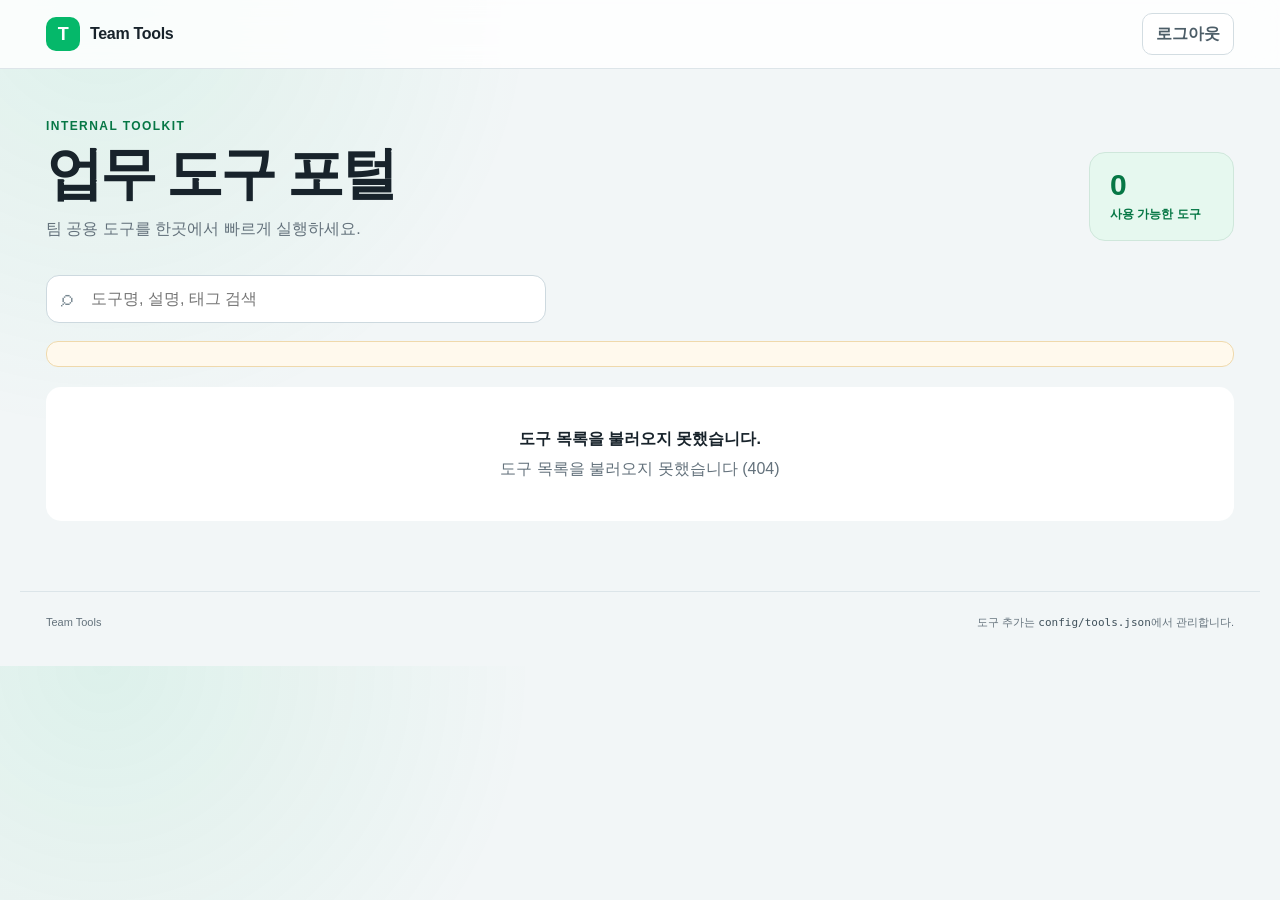
==== static/index.html @ 5c8f4844 "Create authenticated internal tools portal" ====
<!doctype html>
<html lang="ko">
<head>
  <meta charset="utf-8">
  <meta name="viewport" content="width=device-width, initial-scale=1">
  <meta name="color-scheme" content="light">
  <link rel="icon" href="/favicon.svg">
  <link rel="stylesheet" href="/static/styles.css">
  <title>업무 도구 포털</title>
</head>
<body>
  <header class="site-header">
    <div class="header-inner">
      <a class="brand" href="/" aria-label="업무 도구 포털 홈">
        <span class="brand-mark">T</span>
        <span>Team Tools</span>
      </a>
      <form method="post" action="/logout"><button class="logout-button" type="submit">로그아웃</button></form>
    </div>
  </header>

  <main>
    <section class="hero">
      <div class="hero-copy">
        <p class="eyebrow">INTERNAL TOOLKIT</p>
        <h1 id="portalTitle">업무 도구 포털</h1>
        <p id="portalSubtitle">팀 공용 도구를 한곳에서 빠르게 실행하세요.</p>
      </div>
      <div class="hero-count"><strong id="toolCount">0</strong><span>사용 가능한 도구</span></div>
    </section>

    <section class="toolbar" aria-label="도구 검색 및 필터">
      <label class="search-field">
        <span aria-hidden="true">⌕</span>
        <input id="searchInput" type="search" placeholder="도구명, 설명, 태그 검색" autocomplete="off">
      </label>
      <div class="category-filter" id="categoryFilter" role="group" aria-label="카테고리"></div>
    </section>

    <section class="notice" id="portalNotice" aria-label="이용 안내"></section>
    <section class="tool-grid" id="toolGrid" aria-live="polite"></section>
    <section class="empty-state" id="emptyState" hidden>
      <strong>검색 결과가 없습니다.</strong>
      <span>다른 검색어나 카테고리를 선택해 주세요.</span>
    </section>
  </main>

  <footer>
    <span>Team Tools</span>
    <span>도구 추가는 <code>config/tools.json</code>에서 관리합니다.</span>
  </footer>
  <script src="/static/app.js" defer></script>
</body>
</html>
---- static/styles.css ----
:root {
  --ink: #18232b;
  --muted: #64727c;
  --line: #dce5e9;
  --paper: #ffffff;
  --background: #f2f6f7;
  --brand: #05b86a;
  --brand-dark: #067745;
  --brand-soft: #e6f8ef;
  --public: #a65f00;
  --public-soft: #fff3dc;
  --shadow: 0 14px 40px rgba(34, 57, 70, .09);
}
* { box-sizing: border-box; }
body {
  margin: 0;
  min-width: 320px;
  background:
    radial-gradient(circle at 8% 0%, rgba(5,184,106,.09), transparent 27rem),
    var(--background);
  color: var(--ink);
  font-family: -apple-system, BlinkMacSystemFont, "Apple SD Gothic Neo", "Noto Sans KR", "Segoe UI", sans-serif;
  line-height: 1.5;
}
button, input { font: inherit; }
button, a { -webkit-tap-highlight-color: transparent; }
.site-header { border-bottom: 1px solid rgba(215,225,230,.85); background: rgba(255,255,255,.82); backdrop-filter: blur(14px); }
.header-inner { max-width: 1240px; min-height: 68px; margin: 0 auto; padding: 0 26px; display: flex; align-items: center; justify-content: space-between; gap: 16px; }
.brand, .login-brand { display: inline-flex; align-items: center; gap: 10px; color: var(--ink); font-weight: 900; text-decoration: none; letter-spacing: -.02em; }
.brand-mark { width: 34px; height: 34px; display: inline-grid; place-items: center; border-radius: 10px; background: var(--brand); color: white; font-size: 18px; }
.logout-button { min-height: 38px; padding: 8px 13px; border: 1px solid #d3dde2; border-radius: 10px; background: white; color: #4c5d67; font-weight: 750; cursor: pointer; }
.logout-button:hover { border-color: #acbbc3; color: var(--ink); }
main { max-width: 1240px; margin: 0 auto; padding: 48px 26px 70px; }
.hero { display: flex; align-items: flex-end; justify-content: space-between; gap: 32px; margin-bottom: 34px; }
.eyebrow { margin: 0 0 8px; color: var(--brand-dark); font-size: 12px; font-weight: 900; letter-spacing: .12em; }
.hero h1 { margin: 0; font-size: clamp(34px, 5vw, 57px); line-height: 1.06; letter-spacing: -.055em; }
.hero-copy > p:last-child { max-width: 680px; margin: 14px 0 0; color: var(--muted); font-size: 16px; }
.hero-count { min-width: 145px; padding: 17px 20px; border: 1px solid #cfe7db; border-radius: 16px; background: var(--brand-soft); color: var(--brand-dark); }
.hero-count strong { display: block; font-size: 30px; line-height: 1; }
.hero-count span { display: block; margin-top: 5px; font-size: 12px; font-weight: 750; }
.toolbar { display: flex; align-items: center; justify-content: space-between; gap: 14px; margin-bottom: 18px; }
.search-field { flex: 1 1 370px; max-width: 500px; position: relative; }
.search-field span { position: absolute; left: 15px; top: 50%; transform: translateY(-54%); color: #778790; font-size: 23px; }
.search-field input { width: 100%; min-height: 48px; padding: 10px 14px 10px 44px; border: 1px solid #cdd9df; border-radius: 13px; background: white; outline: none; }
.search-field input:focus { border-color: var(--brand); box-shadow: 0 0 0 4px rgba(5,184,106,.11); }
.category-filter { display: flex; flex-wrap: wrap; justify-content: flex-end; gap: 7px; }
.category-filter button { min-height: 38px; padding: 8px 13px; border: 1px solid #d2dce1; border-radius: 999px; background: white; color: #586872; font-size: 13px; font-weight: 800; cursor: pointer; }
.category-filter button.active { border-color: var(--brand); background: var(--brand-soft); color: var(--brand-dark); }
.notice { margin-bottom: 20px; padding: 12px 15px; border: 1px solid #efd9ac; border-radius: 12px; background: #fff9ed; color: #76531e; font-size: 12px; }
.tool-grid { display: grid; grid-template-columns: repeat(3, minmax(0, 1fr)); gap: 17px; }
.tool-card { min-height: 360px; display: flex; flex-direction: column; padding: 21px; border: 1px solid var(--line); border-radius: 18px; background: var(--paper); box-shadow: var(--shadow); }
.tool-card.featured { border-color: #c6e7d6; }
.tool-card-head { display: flex; align-items: flex-start; justify-content: space-between; gap: 12px; margin-bottom: 18px; }
.tool-icon { width: 48px; height: 48px; display: grid; place-items: center; border-radius: 14px; background: #f0f5f6; font-size: 25px; }
.access-badge { padding: 5px 8px; border-radius: 999px; font-size: 10px; font-weight: 900; }
.access-badge.public { background: var(--public-soft); color: var(--public); }
.access-badge.protected { background: var(--brand-soft); color: var(--brand-dark); }
.tool-category { margin: 0 0 6px; color: var(--brand-dark); font-size: 11px; font-weight: 900; }
.tool-card h2 { margin: 0; font-size: 21px; letter-spacing: -.035em; }
.tool-description { min-height: 66px; margin: 10px 0 14px; color: var(--muted); font-size: 13px; }
.tag-list { display: flex; flex-wrap: wrap; gap: 6px; }
.tag-list span { padding: 5px 8px; border-radius: 7px; background: #f1f5f6; color: #586872; font-size: 10px; font-weight: 800; }
.processing-note { margin-top: auto; padding-top: 18px; color: #72808a; font-size: 11px; }
.processing-note::before { content: "처리 방식 · "; font-weight: 900; }
.tool-actions { display: grid; grid-template-columns: 1fr auto; gap: 8px; margin-top: 12px; }
.tool-actions a { min-height: 43px; display: inline-flex; align-items: center; justify-content: center; border-radius: 10px; text-decoration: none; font-size: 13px; font-weight: 900; }
.open-tool { background: var(--brand); color: white; }
.open-tool:hover { background: var(--brand-dark); }
.source-link { min-width: 55px; border: 1px solid #d2dce1; color: #53636d; }
.source-link:hover { border-color: #aebdc5; color: var(--ink); }
.empty-state { padding: 70px 20px; border: 1px dashed #bdcad0; border-radius: 18px; text-align: center; color: var(--muted); }
.empty-state strong, .empty-state span { display: block; }
.empty-state strong { color: var(--ink); margin-bottom: 5px; }
.load-error { grid-column: 1 / -1; padding: 40px; border-radius: 15px; background: white; text-align: center; }
.load-error strong, .load-error span { display: block; }
.load-error span { margin-top: 6px; color: var(--muted); }
footer { max-width: 1240px; margin: 0 auto; padding: 22px 26px 34px; border-top: 1px solid var(--line); display: flex; justify-content: space-between; gap: 18px; color: var(--muted); font-size: 11px; }
footer code { color: #41525c; }
.login-page { min-height: 100vh; display: grid; place-items: center; padding: 24px; }
.login-shell { width: 100%; max-width: 430px; padding: 0; }
.login-card { padding: 34px; border: 1px solid var(--line); border-radius: 22px; background: white; box-shadow: 0 20px 60px rgba(30,52,65,.13); }
.login-brand { margin-bottom: 34px; }
.login-card h1 { margin: 0; font-size: 31px; letter-spacing: -.045em; }
.login-description { margin: 10px 0 22px; color: var(--muted); font-size: 14px; }
.login-error { margin-bottom: 14px; padding: 10px 12px; border-radius: 9px; background: #fff0f0; color: #b13232; font-size: 12px; font-weight: 750; }
.login-form { display: grid; gap: 14px; }
.login-form label { display: grid; gap: 6px; color: #52636d; font-size: 12px; font-weight: 800; }
.login-form input { width: 100%; min-height: 46px; padding: 10px 12px; border: 1px solid #cbd7dd; border-radius: 10px; outline: none; }
.login-form input:focus { border-color: var(--brand); box-shadow: 0 0 0 4px rgba(5,184,106,.1); }
.login-form button { min-height: 48px; margin-top: 4px; border: 0; border-radius: 11px; background: var(--brand); color: white; font-weight: 900; cursor: pointer; }
.login-form button:hover { background: var(--brand-dark); }
.login-security { margin: 17px 0 0; color: #7a8992; text-align: center; font-size: 10px; }
@media (max-width: 960px) {
  .tool-grid { grid-template-columns: repeat(2, minmax(0, 1fr)); }
  .toolbar { align-items: stretch; flex-direction: column; }
  .search-field { max-width: none; flex-basis: auto; }
  .category-filter { justify-content: flex-start; }
}
@media (max-width: 620px) {
  .header-inner { min-height: 62px; padding: 0 16px; }
  main { padding: 34px 16px 52px; }
  .hero { display: block; }
  .hero-count { display: inline-block; min-width: 130px; margin-top: 21px; }
  .hero h1 { font-size: 37px; }
  .tool-grid { grid-template-columns: 1fr; }
  .tool-card { min-height: 330px; }
  footer { padding: 20px 16px 30px; flex-direction: column; }
  .login-page { padding: 14px; }
  .login-card { padding: 27px 22px; }
}
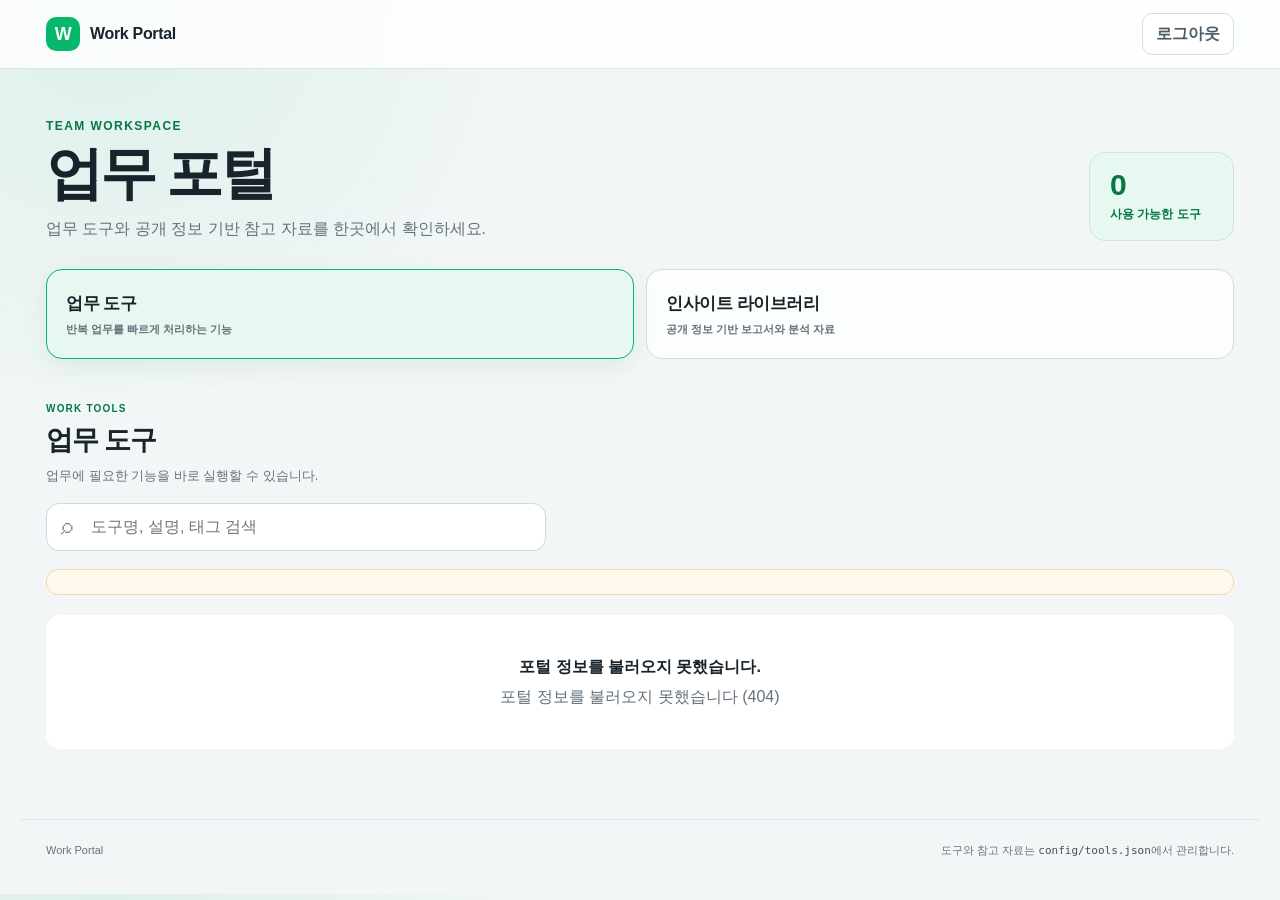
==== commit 554f1224: "Expand portal with insight library" ====
--- a/static/index.html
+++ b/static/index.html
@@ -6,14 +6,14 @@
   <meta name="color-scheme" content="light">
   <link rel="icon" href="/favicon.svg">
   <link rel="stylesheet" href="/static/styles.css">
-  <title>업무 도구 포털</title>
+  <title>업무 포털</title>
 </head>
-<body>
+<body data-tools-url="/api/tools">
   <header class="site-header">
     <div class="header-inner">
-      <a class="brand" href="/" aria-label="업무 도구 포털 홈">
-        <span class="brand-mark">T</span>
-        <span>Team Tools</span>
+      <a class="brand" href="/" aria-label="업무 포털 홈">
+        <span class="brand-mark">W</span>
+        <span>Work Portal</span>
       </a>
       <form method="post" action="/logout"><button class="logout-button" type="submit">로그아웃</button></form>
     </div>
@@ -22,14 +22,29 @@
   <main>
     <section class="hero">
       <div class="hero-copy">
-        <p class="eyebrow">INTERNAL TOOLKIT</p>
-        <h1 id="portalTitle">업무 도구 포털</h1>
-        <p id="portalSubtitle">팀 공용 도구를 한곳에서 빠르게 실행하세요.</p>
+        <p class="eyebrow">TEAM WORKSPACE</p>
+        <h1 id="portalTitle">업무 포털</h1>
+        <p id="portalSubtitle">업무 도구와 공개 정보 기반 참고 자료를 한곳에서 확인하세요.</p>
       </div>
-      <div class="hero-count"><strong id="toolCount">0</strong><span>사용 가능한 도구</span></div>
+      <div class="hero-count"><strong id="contentCount">0</strong><span id="contentCountLabel">사용 가능한 도구</span></div>
     </section>
 
-    <section class="toolbar" aria-label="도구 검색 및 필터">
+    <nav class="portal-nav" aria-label="업무 포털 메뉴">
+      <button class="portal-tab active" type="button" data-section="tools" aria-selected="true" aria-controls="contentGrid">
+        <span>업무 도구</span><small>반복 업무를 빠르게 처리하는 기능</small>
+      </button>
+      <button class="portal-tab" type="button" data-section="references" aria-selected="false" aria-controls="contentGrid">
+        <span>인사이트 라이브러리</span><small>공개 정보 기반 보고서와 분석 자료</small>
+      </button>
+    </nav>
+
+    <section class="section-heading" aria-live="polite">
+      <p class="section-kicker" id="sectionKicker">WORK TOOLS</p>
+      <h2 id="sectionTitle">업무 도구</h2>
+      <p id="sectionDescription">업무에 필요한 기능을 바로 실행할 수 있습니다.</p>
+    </section>
+
+    <section class="toolbar" aria-label="콘텐츠 검색 및 필터">
       <label class="search-field">
         <span aria-hidden="true">⌕</span>
         <input id="searchInput" type="search" placeholder="도구명, 설명, 태그 검색" autocomplete="off">
@@ -38,18 +53,18 @@
     </section>
 
     <section class="notice" id="portalNotice" aria-label="이용 안내"></section>
-    <section class="tool-grid" id="toolGrid" aria-live="polite"></section>
+    <section class="notice policy-notice" id="sectionNotice" aria-label="등록 기준" hidden></section>
+    <section class="tool-grid" id="contentGrid" aria-live="polite"></section>
     <section class="empty-state" id="emptyState" hidden>
-      <strong>검색 결과가 없습니다.</strong>
-      <span>다른 검색어나 카테고리를 선택해 주세요.</span>
+      <strong id="emptyTitle">검색 결과가 없습니다.</strong>
+      <span id="emptyDescription">다른 검색어나 카테고리를 선택해 주세요.</span>
     </section>
   </main>
 
   <footer>
-    <span>Team Tools</span>
-    <span>도구 추가는 <code>config/tools.json</code>에서 관리합니다.</span>
+    <span>Work Portal</span>
+    <span>도구와 참고 자료는 <code>config/tools.json</code>에서 관리합니다.</span>
   </footer>
-  <script src="/static/app.js" defer></script>
+  <script src="/static/app.js?v=20260826-4" defer></script>
 </body>
 </html>
-
--- a/static/styles.css
+++ b/static/styles.css
@@ -31,13 +31,24 @@
 .logout-button { min-height: 38px; padding: 8px 13px; border: 1px solid #d3dde2; border-radius: 10px; background: white; color: #4c5d67; font-weight: 750; cursor: pointer; }
 .logout-button:hover { border-color: #acbbc3; color: var(--ink); }
 main { max-width: 1240px; margin: 0 auto; padding: 48px 26px 70px; }
-.hero { display: flex; align-items: flex-end; justify-content: space-between; gap: 32px; margin-bottom: 34px; }
+.hero { display: flex; align-items: flex-end; justify-content: space-between; gap: 32px; margin-bottom: 28px; }
 .eyebrow { margin: 0 0 8px; color: var(--brand-dark); font-size: 12px; font-weight: 900; letter-spacing: .12em; }
 .hero h1 { margin: 0; font-size: clamp(34px, 5vw, 57px); line-height: 1.06; letter-spacing: -.055em; }
 .hero-copy > p:last-child { max-width: 680px; margin: 14px 0 0; color: var(--muted); font-size: 16px; }
 .hero-count { min-width: 145px; padding: 17px 20px; border: 1px solid #cfe7db; border-radius: 16px; background: var(--brand-soft); color: var(--brand-dark); }
 .hero-count strong { display: block; font-size: 30px; line-height: 1; }
 .hero-count span { display: block; margin-top: 5px; font-size: 12px; font-weight: 750; }
+.portal-nav { display: grid; grid-template-columns: repeat(2, minmax(0, 1fr)); gap: 12px; margin-bottom: 42px; }
+.portal-tab { min-height: 90px; padding: 17px 19px; border: 1px solid #d3dee3; border-radius: 16px; background: rgba(255,255,255,.76); color: var(--ink); text-align: left; cursor: pointer; transition: border-color .15s ease, background .15s ease, transform .15s ease; }
+.portal-tab:hover { border-color: #a8cabb; transform: translateY(-1px); }
+.portal-tab.active { border-color: var(--brand); background: var(--brand-soft); box-shadow: 0 8px 25px rgba(5,119,69,.08); }
+.portal-tab span, .portal-tab small { display: block; }
+.portal-tab span { font-size: 17px; font-weight: 900; letter-spacing: -.025em; }
+.portal-tab small { margin-top: 5px; color: var(--muted); font-size: 11px; font-weight: 700; }
+.section-heading { margin-bottom: 18px; }
+.section-kicker { margin: 0 0 4px; color: var(--brand-dark); font-size: 10px; font-weight: 900; letter-spacing: .12em; }
+.section-heading h2 { margin: 0; font-size: 27px; letter-spacing: -.04em; }
+.section-heading > p:last-child { margin: 5px 0 0; color: var(--muted); font-size: 13px; }
 .toolbar { display: flex; align-items: center; justify-content: space-between; gap: 14px; margin-bottom: 18px; }
 .search-field { flex: 1 1 370px; max-width: 500px; position: relative; }
 .search-field span { position: absolute; left: 15px; top: 50%; transform: translateY(-54%); color: #778790; font-size: 23px; }
@@ -47,6 +58,7 @@
 .category-filter button { min-height: 38px; padding: 8px 13px; border: 1px solid #d2dce1; border-radius: 999px; background: white; color: #586872; font-size: 13px; font-weight: 800; cursor: pointer; }
 .category-filter button.active { border-color: var(--brand); background: var(--brand-soft); color: var(--brand-dark); }
 .notice { margin-bottom: 20px; padding: 12px 15px; border: 1px solid #efd9ac; border-radius: 12px; background: #fff9ed; color: #76531e; font-size: 12px; }
+.policy-notice { border-color: #e7c57b; background: #fff6df; color: #704a0d; font-weight: 750; }
 .tool-grid { display: grid; grid-template-columns: repeat(3, minmax(0, 1fr)); gap: 17px; }
 .tool-card { min-height: 360px; display: flex; flex-direction: column; padding: 21px; border: 1px solid var(--line); border-radius: 18px; background: var(--paper); box-shadow: var(--shadow); }
 .tool-card.featured { border-color: #c6e7d6; }
@@ -56,18 +68,20 @@
 .access-badge.public { background: var(--public-soft); color: var(--public); }
 .access-badge.protected { background: var(--brand-soft); color: var(--brand-dark); }
 .tool-category { margin: 0 0 6px; color: var(--brand-dark); font-size: 11px; font-weight: 900; }
-.tool-card h2 { margin: 0; font-size: 21px; letter-spacing: -.035em; }
+.tool-card h3 { margin: 0; font-size: 21px; letter-spacing: -.035em; }
 .tool-description { min-height: 66px; margin: 10px 0 14px; color: var(--muted); font-size: 13px; }
 .tag-list { display: flex; flex-wrap: wrap; gap: 6px; }
 .tag-list span { padding: 5px 8px; border-radius: 7px; background: #f1f5f6; color: #586872; font-size: 10px; font-weight: 800; }
 .processing-note { margin-top: auto; padding-top: 18px; color: #72808a; font-size: 11px; }
 .processing-note::before { content: "처리 방식 · "; font-weight: 900; }
+.reference-note { margin-top: auto; padding-top: 18px; color: #72808a; font-size: 11px; }
+.reference-note::before { content: "자료 기준 · "; font-weight: 900; }
+.risk-note { margin: 14px 0 0; padding: 10px 11px; border: 1px solid #f2d49c; border-radius: 10px; background: #fff8e8; color: #80520d; font-size: 11px; line-height: 1.5; }
+.risk-note::before { content: "주의 · "; font-weight: 900; }
 .tool-actions { display: grid; grid-template-columns: 1fr auto; gap: 8px; margin-top: 12px; }
 .tool-actions a { min-height: 43px; display: inline-flex; align-items: center; justify-content: center; border-radius: 10px; text-decoration: none; font-size: 13px; font-weight: 900; }
 .open-tool { background: var(--brand); color: white; }
 .open-tool:hover { background: var(--brand-dark); }
-.source-link { min-width: 55px; border: 1px solid #d2dce1; color: #53636d; }
-.source-link:hover { border-color: #aebdc5; color: var(--ink); }
 .empty-state { padding: 70px 20px; border: 1px dashed #bdcad0; border-radius: 18px; text-align: center; color: var(--muted); }
 .empty-state strong, .empty-state span { display: block; }
 .empty-state strong { color: var(--ink); margin-bottom: 5px; }
@@ -102,10 +116,11 @@
   .hero { display: block; }
   .hero-count { display: inline-block; min-width: 130px; margin-top: 21px; }
   .hero h1 { font-size: 37px; }
+  .portal-nav { grid-template-columns: 1fr; margin-bottom: 34px; }
+  .portal-tab { min-height: 78px; }
   .tool-grid { grid-template-columns: 1fr; }
   .tool-card { min-height: 330px; }
   footer { padding: 20px 16px 30px; flex-direction: column; }
   .login-page { padding: 14px; }
   .login-card { padding: 27px 22px; }
 }
-
